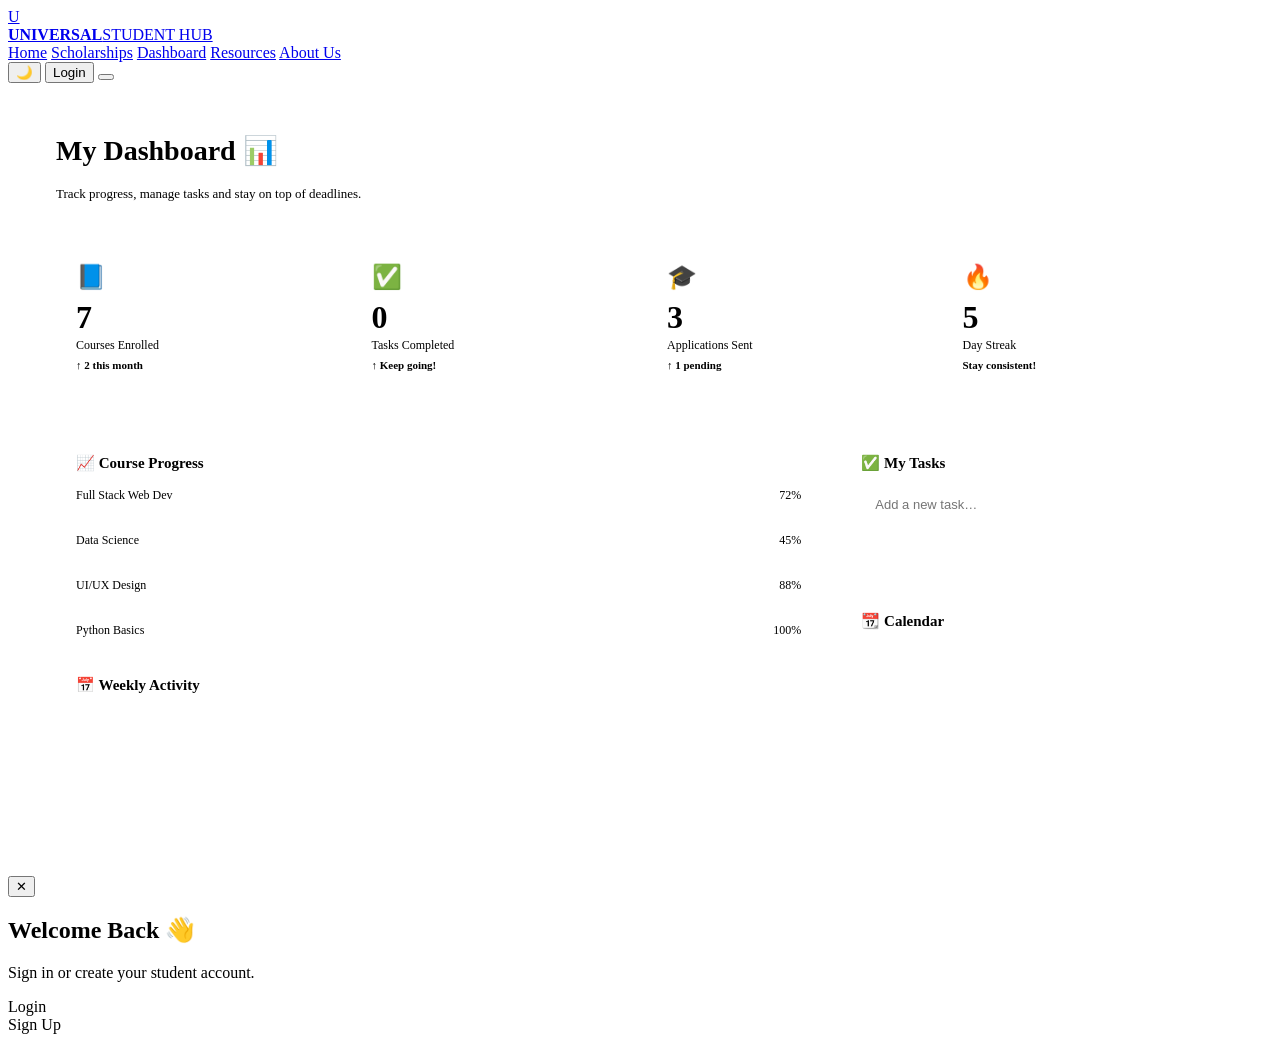
==== Dashboard.html @ 0abaac34 "added Exchange" ====
<!doctype html>
<html lang="en" data-theme="dark">
  <head>
    <meta charset="UTF-8" />
    <meta name="viewport" content="width=device-width, initial-scale=1.0" />
    <title>Universal Student Hub — Dashboard</title>
    <link rel="stylesheet" href="style.css" />
    <style>
      /* ── DASHBOARD-ONLY STYLES ── */

      .dash-wrap {
        padding: 32px 48px;
      }

      .dash-header {
        display: flex;
        justify-content: space-between;
        align-items: flex-start;
        margin-bottom: 28px;
      }
      .dash-header h1 {
        font-size: 28px;
        font-weight: 900;
        color: var(--txt);
      }
      .dash-header p {
        color: var(--muted);
        font-size: 13px;
        margin-top: 4px;
      }
      .dash-date {
        font-size: 13px;
        color: var(--muted);
        background: var(--bg-card);
        border: 1px solid var(--border);
        padding: 8px 16px;
        border-radius: 8px;
        white-space: nowrap;
      }

      /* Stats */
      .stats-row {
        display: grid;
        grid-template-columns: repeat(4, 1fr);
        gap: 14px;
        margin-bottom: 28px;
      }
      .stat-card {
        background: var(--bg-card);
        border: 1px solid var(--border);
        border-radius: 14px;
        padding: 20px;
        position: relative;
        overflow: hidden;
      }
      .stat-card::after {
        content: "";
        position: absolute;
        bottom: 0;
        left: 0;
        right: 0;
        height: 2px;
      }
      .s1::after {
        background: var(--accent);
      }
      .s2::after {
        background: var(--green);
      }
      .s3::after {
        background: var(--gold);
      }
      .s4::after {
        background: var(--purple);
      }
      .stat-icon {
        font-size: 24px;
        margin-bottom: 8px;
      }
      .stat-num {
        font-size: 32px;
        font-weight: 900;
        color: var(--txt);
      }
      .stat-lbl {
        font-size: 12px;
        color: var(--muted);
        margin-top: 2px;
      }
      .stat-delta {
        font-size: 11px;
        color: var(--green);
        margin-top: 6px;
        font-weight: 600;
      }

      /* Columns */
      .dash-cols {
        display: grid;
        grid-template-columns: 2fr 1fr;
        gap: 20px;
        margin-bottom: 28px;
      }
      .dash-box {
        background: var(--bg-card);
        border: 1px solid var(--border);
        border-radius: 14px;
        padding: 20px;
      }
      .dash-box h3 {
        font-size: 15px;
        font-weight: 700;
        color: var(--txt);
        margin-bottom: 16px;
      }
      .dash-side {
        display: flex;
        flex-direction: column;
        gap: 20px;
      }

      /* Progress Bars */
      .prog-item {
        margin-bottom: 16px;
      }
      .prog-label {
        display: flex;
        justify-content: space-between;
        font-size: 12px;
        color: var(--sub);
        margin-bottom: 6px;
      }
      .prog-bar {
        height: 8px;
        background: var(--border);
        border-radius: 99px;
        overflow: hidden;
      }
      .prog-fill {
        height: 100%;
        border-radius: 99px;
        transition: width 1s ease;
        width: 0;
      }

      /* Bar Chart */
      .bar-chart {
        display: flex;
        align-items: flex-end;
        gap: 8px;
        height: 90px;
        margin-top: 8px;
      }
      .bar-wrap {
        flex: 1;
        display: flex;
        flex-direction: column;
        align-items: center;
        gap: 4px;
      }
      .bar {
        width: 100%;
        border-radius: 6px 6px 0 0;
        transition: height 0.8s ease;
      }
      .bar-lbl,
      .bar-val {
        font-size: 10px;
        color: var(--muted);
      }
      .bar-val {
        color: var(--sub);
        font-weight: 600;
      }

      /* Tasks */
      .task-add {
        display: flex;
        gap: 8px;
        margin-bottom: 14px;
      }
      #task-input {
        flex: 1;
        background: rgba(255, 255, 255, 0.05);
        border: 1px solid var(--border);
        border-radius: 8px;
        padding: 9px 14px;
        color: var(--txt);
        font-size: 13px;
        outline: none;
        transition: border-color 0.2s;
      }
      #task-input:focus {
        border-color: var(--accent);
      }
      .btn-add-task {
        background: var(--accent);
        color: #fff;
        border: none;
        padding: 9px 16px;
        border-radius: 8px;
        cursor: pointer;
        font-weight: 700;
        font-size: 13px;
        white-space: nowrap;
        transition: opacity 0.2s;
      }
      .btn-add-task:hover {
        opacity: 0.85;
      }

      .task-list {
        list-style: none;
      }
      .task-item {
        display: flex;
        align-items: center;
        gap: 10px;
        padding: 10px 0;
        border-bottom: 1px solid var(--border);
        font-size: 13px;
        color: var(--txt);
      }
      .task-item:last-child {
        border-bottom: none;
      }
      .task-cb {
        width: 16px;
        height: 16px;
        border-radius: 4px;
        border: 2px solid var(--border);
        cursor: pointer;
        flex-shrink: 0;
        transition: all 0.2s;
        appearance: none;
        background: transparent;
      }
      .task-cb:checked {
        background: var(--green);
        border-color: var(--green);
      }
      .task-item.done span {
        text-decoration: line-through;
        color: var(--muted);
      }
      .task-del {
        margin-left: auto;
        background: none;
        border: none;
        color: var(--muted);
        cursor: pointer;
        font-size: 18px;
        line-height: 1;
        transition: color 0.2s;
      }
      .task-del:hover {
        color: var(--red);
      }

      /* Calendar */
      .cal-month-hdr {
        font-size: 13px;
        font-weight: 700;
        color: var(--txt);
        text-align: center;
        margin-bottom: 12px;
      }
      .cal-grid {
        display: grid;
        grid-template-columns: repeat(7, 1fr);
        gap: 4px;
        text-align: center;
      }
      .cal-hdr {
        font-size: 10px;
        font-weight: 700;
        color: var(--muted);
        padding: 4px 0;
      }
      .cal-day {
        font-size: 12px;
        padding: 6px 0;
        border-radius: 6px;
        cursor: pointer;
        transition: background 0.15s;
        color: var(--sub);
      }
      .cal-day:hover {
        background: rgba(59, 130, 246, 0.15);
        color: var(--accent);
      }
      .cal-day.today {
        background: var(--accent);
        color: #fff;
        font-weight: 700;
      }
      .cal-day.has-event {
        position: relative;
      }
      .cal-day.has-event::after {
        content: "";
        position: absolute;
        bottom: 2px;
        left: 50%;
        transform: translateX(-50%);
        width: 4px;
        height: 4px;
        border-radius: 50%;
        background: var(--gold);
      }
      .cal-day.empty {
        pointer-events: none;
        color: transparent;
      }

      @media (max-width: 900px) {
        .stats-row {
          grid-template-columns: repeat(2, 1fr);
        }
        .dash-cols {
          grid-template-columns: 1fr;
        }
        .dash-wrap {
          padding: 24px;
        }
      }
      @media (max-width: 600px) {
        .stats-row {
          grid-template-columns: repeat(2, 1fr);
        }
        .dash-header {
          flex-direction: column;
          gap: 12px;
        }
      }
    </style>
  </head>
  <body>
    <!-- NAV -->
    <nav>
      <a class="logo" href="index.html">
        <div class="logo-icon">U</div>
        <div class="logo-text">
          <strong>UNIVERSAL</strong><span>STUDENT HUB</span>
        </div>
      </a>
      <div class="nav-links" id="nav-links">
        <a class="nav-btn" data-page="index.html" href="index.html">Home</a>
        <a
          class="nav-btn"
          data-page="scholarships.html"
          href="scholarships.html"
          >Scholarships</a
        >
        <a class="nav-btn" data-page="dashboard.html" href="dashboard.html"
          >Dashboard</a
        >
        <a
          class="nav-btn"
          href="#"
          onclick="toast('Resources — coming soon 🚀', '#7c3aed')"
          >Resources</a
        >
        <a
          class="nav-btn"
          href="#"
          onclick="toast('About Us — coming soon 📖', '#7c3aed')"
          >About Us</a
        >
      </div>
      <div class="nav-right">
        <button id="theme-toggle">🌙</button>
        <button class="btn-login" id="open-login">Login</button>
        <button class="hamburger" id="hamburger">
          <span></span><span></span><span></span>
        </button>
      </div>
    </nav>

    <!-- DASHBOARD -->
    <div class="dash-wrap">
      <div class="dash-header">
        <div>
          <h1>My Dashboard 📊</h1>
          <p>Track progress, manage tasks and stay on top of deadlines.</p>
        </div>
        <div class="dash-date" id="dash-date"></div>
      </div>

      <!-- STATS -->
      <div class="stats-row">
        <div class="stat-card s1">
          <div class="stat-icon">📘</div>
          <div class="stat-num">7</div>
          <div class="stat-lbl">Courses Enrolled</div>
          <div class="stat-delta">↑ 2 this month</div>
        </div>
        <div class="stat-card s2">
          <div class="stat-icon">✅</div>
          <div class="stat-num" id="sc-done">0</div>
          <div class="stat-lbl">Tasks Completed</div>
          <div class="stat-delta">↑ Keep going!</div>
        </div>
        <div class="stat-card s3">
          <div class="stat-icon">🎓</div>
          <div class="stat-num">3</div>
          <div class="stat-lbl">Applications Sent</div>
          <div class="stat-delta">↑ 1 pending</div>
        </div>
        <div class="stat-card s4">
          <div class="stat-icon">🔥</div>
          <div class="stat-num">5</div>
          <div class="stat-lbl">Day Streak</div>
          <div class="stat-delta">Stay consistent!</div>
        </div>
      </div>

      <!-- COLUMNS -->
      <div class="dash-cols">
        <!-- Left: Progress + Chart -->
        <div class="dash-box">
          <h3>📈 Course Progress</h3>
          <div class="prog-item">
            <div class="prog-label">
              <span>Full Stack Web Dev</span><span>72%</span>
            </div>
            <div class="prog-bar">
              <div
                class="prog-fill"
                data-w="72"
                style="background: var(--accent)"
              ></div>
            </div>
          </div>
          <div class="prog-item">
            <div class="prog-label">
              <span>Data Science</span><span>45%</span>
            </div>
            <div class="prog-bar">
              <div
                class="prog-fill"
                data-w="45"
                style="background: var(--green)"
              ></div>
            </div>
          </div>
          <div class="prog-item">
            <div class="prog-label">
              <span>UI/UX Design</span><span>88%</span>
            </div>
            <div class="prog-bar">
              <div
                class="prog-fill"
                data-w="88"
                style="background: var(--purple)"
              ></div>
            </div>
          </div>
          <div class="prog-item">
            <div class="prog-label">
              <span>Python Basics</span><span>100%</span>
            </div>
            <div class="prog-bar">
              <div
                class="prog-fill"
                data-w="100"
                style="background: var(--gold)"
              ></div>
            </div>
          </div>

          <h3 style="margin-top: 24px; margin-bottom: 12px">
            📅 Weekly Activity
          </h3>
          <div class="bar-chart" id="bar-chart"></div>
        </div>

        <!-- Right: Tasks + Calendar -->
        <div class="dash-side">
          <div class="dash-box">
            <h3>✅ My Tasks</h3>
            <div class="task-add">
              <input id="task-input" placeholder="Add a new task…" />
              <button class="btn-add-task" onclick="addTask()">+ Add</button>
            </div>
            <ul class="task-list" id="task-list"></ul>
          </div>

          <div class="dash-box">
            <h3>📆 Calendar</h3>
            <div class="cal-month-hdr" id="cal-month"></div>
            <div class="cal-grid" id="cal-grid"></div>
          </div>
        </div>
      </div>
    </div>

    <!-- MODAL -->
    <div class="modal-overlay" id="modal-overlay">
      <div class="modal">
        <button class="modal-close" id="modal-close">✕</button>
        <h2>Welcome Back 👋</h2>
        <p>Sign in or create your student account.</p>
        <div class="modal-tabs">
          <div class="modal-tab active" onclick="activateTab('login')">
            Login
          </div>
          <div class="modal-tab" onclick="activateTab('signup')">Sign Up</div>
        </div>
        <div id="modal-body"></div>
      </div>
    </div>
    <div id="toast"></div>

    <script src="main.js"></script>
    <script src="dashboard.js"></script>
  </body>
</html>
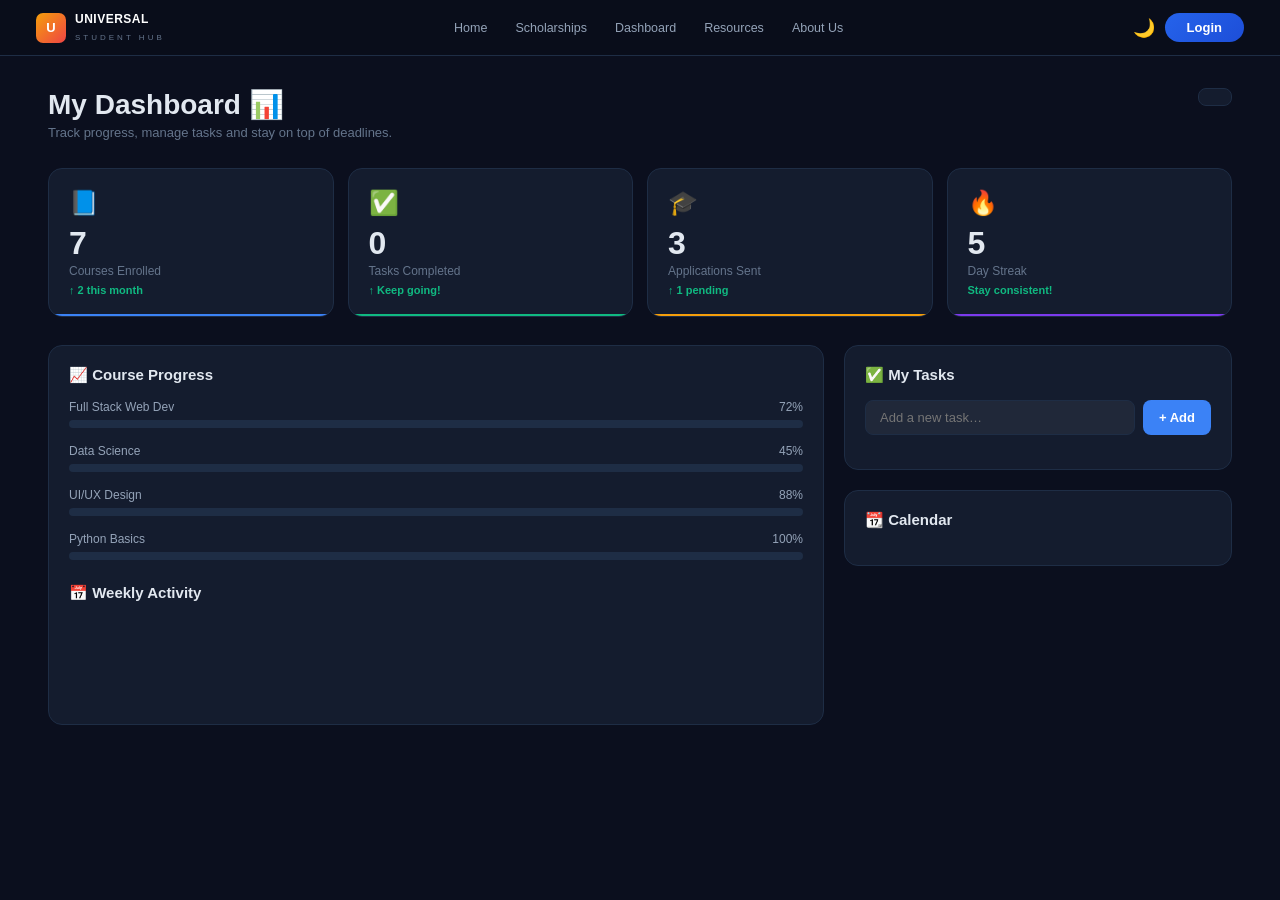
==== commit 0193dd8a: "small change" ====
--- a/Dashboard.html
+++ b/Dashboard.html
@@ -4,7 +4,7 @@
     <meta charset="UTF-8" />
     <meta name="viewport" content="width=device-width, initial-scale=1.0" />
     <title>Universal Student Hub — Dashboard</title>
-    <link rel="stylesheet" href="style.css" />
+    <link rel="stylesheet" href="Style.css" />
     <style>
       /* ── DASHBOARD-ONLY STYLES ── */
 
--- a/Style.css
+++ b/Style.css
@@ -0,0 +1,535 @@
+/* ═══════════════════════════════════════
+   UNIVERSAL STUDENT HUB — style.css
+   Shared styles across all pages
+═══════════════════════════════════════ */
+
+/* ── VARIABLES ── */
+:root {
+  --bg: #0b0f1e;
+  --bg-nav: #090d1a;
+  --bg-card: #141c2e;
+  --border: #1e2d45;
+  --txt: #e2e8f0;
+  --muted: #64748b;
+  --sub: #94a3b8;
+  --accent: #3b82f6;
+  --gold: #f59e0b;
+  --green: #10b981;
+  --purple: #7c3aed;
+  --red: #ef4444;
+}
+[data-theme="light"] {
+  --bg: #f0f4f8;
+  --bg-nav: #ffffff;
+  --bg-card: #ffffff;
+  --border: #cbd5e1;
+  --txt: #0f172a;
+  --muted: #64748b;
+  --sub: #475569;
+  --accent: #2563eb;
+}
+
+/* ── RESET ── */
+* {
+  box-sizing: border-box;
+  margin: 0;
+  padding: 0;
+}
+body {
+  font-family: "Trebuchet MS", sans-serif;
+  background: var(--bg);
+  color: var(--txt);
+  min-height: 100vh;
+  transition:
+    background 0.3s,
+    color 0.3s;
+}
+
+/* ══════════════════════════════════════
+   NAV
+══════════════════════════════════════ */
+nav {
+  background: var(--bg-nav);
+  border-bottom: 1px solid var(--border);
+  display: flex;
+  align-items: center;
+  justify-content: space-between;
+  padding: 0 36px;
+  height: 56px;
+  position: sticky;
+  top: 0;
+  z-index: 300;
+  transition: background 0.3s;
+}
+.logo {
+  display: flex;
+  align-items: center;
+  gap: 9px;
+  cursor: pointer;
+  text-decoration: none;
+}
+.logo-icon {
+  width: 30px;
+  height: 30px;
+  background: linear-gradient(135deg, #f59e0b, #ef4444);
+  border-radius: 7px;
+  display: flex;
+  align-items: center;
+  justify-content: center;
+  font-weight: 900;
+  font-size: 13px;
+  color: #fff;
+}
+.logo-text strong {
+  font-size: 12px;
+  color: #fff;
+  letter-spacing: 0.5px;
+  display: block;
+}
+.logo-text span {
+  font-size: 8px;
+  color: var(--muted);
+  letter-spacing: 3px;
+}
+
+.nav-links {
+  display: flex;
+  gap: 2px;
+}
+.nav-btn {
+  background: transparent;
+  color: var(--sub);
+  border: none;
+  padding: 6px 13px;
+  border-radius: 6px;
+  cursor: pointer;
+  font-size: 12.5px;
+  font-weight: 400;
+  text-decoration: none;
+  display: inline-block;
+  transition:
+    background 0.2s,
+    color 0.2s;
+}
+.nav-btn:hover {
+  background: rgba(59, 130, 246, 0.1);
+  color: var(--accent);
+}
+.nav-btn.active {
+  background: rgba(37, 99, 235, 0.18);
+  color: var(--accent);
+  font-weight: 600;
+}
+
+.nav-right {
+  display: flex;
+  align-items: center;
+  gap: 10px;
+}
+#theme-toggle {
+  font-size: 18px;
+  cursor: pointer;
+  background: none;
+  border: none;
+  transition: transform 0.3s;
+}
+#theme-toggle:hover {
+  transform: rotate(20deg);
+}
+.btn-login {
+  background: linear-gradient(135deg, #2563eb, #1d4ed8);
+  color: #fff;
+  border: none;
+  padding: 7px 22px;
+  border-radius: 20px;
+  cursor: pointer;
+  font-size: 13px;
+  font-weight: 700;
+  transition:
+    opacity 0.2s,
+    transform 0.1s;
+}
+.btn-login:hover {
+  opacity: 0.88;
+  transform: translateY(-1px);
+}
+
+.hamburger {
+  display: none;
+  flex-direction: column;
+  gap: 5px;
+  cursor: pointer;
+  background: none;
+  border: none;
+  padding: 4px;
+}
+.hamburger span {
+  width: 22px;
+  height: 2px;
+  background: var(--txt);
+  border-radius: 2px;
+  transition: all 0.3s;
+}
+
+/* ══════════════════════════════════════
+   SHARED COMPONENTS
+══════════════════════════════════════ */
+
+/* Badge */
+.badge {
+  font-size: 10px;
+  font-weight: 700;
+  padding: 2px 9px;
+  border-radius: 20px;
+  display: inline-block;
+  letter-spacing: 0.4px;
+}
+.bg {
+  background: rgba(16, 185, 129, 0.13);
+  color: #10b981;
+}
+.bp {
+  background: rgba(124, 58, 237, 0.13);
+  color: #7c3aed;
+}
+.bb {
+  background: rgba(37, 99, 235, 0.13);
+  color: #2563eb;
+}
+.br {
+  background: rgba(245, 158, 11, 0.13);
+  color: #f59e0b;
+}
+
+/* Toast */
+#toast {
+  position: fixed;
+  bottom: 24px;
+  right: 24px;
+  color: #fff;
+  padding: 12px 20px;
+  border-radius: 10px;
+  font-size: 13px;
+  font-weight: 600;
+  z-index: 2000;
+  opacity: 0;
+  transform: translateY(8px);
+  transition:
+    opacity 0.3s,
+    transform 0.3s;
+  pointer-events: none;
+}
+#toast.show {
+  opacity: 1;
+  transform: translateY(0);
+}
+
+/* Modal */
+.modal-overlay {
+  display: none;
+  position: fixed;
+  inset: 0;
+  background: rgba(0, 0, 0, 0.65);
+  z-index: 1000;
+  align-items: center;
+  justify-content: center;
+}
+.modal-overlay.open {
+  display: flex;
+  animation: fadeIn 0.2s;
+}
+.modal {
+  background: var(--bg-card);
+  border: 1px solid var(--border);
+  border-radius: 16px;
+  padding: 36px 32px;
+  width: 100%;
+  max-width: 380px;
+  position: relative;
+  animation: slideUp 0.25s ease;
+}
+.modal h2 {
+  font-size: 20px;
+  font-weight: 800;
+  margin-bottom: 6px;
+}
+.modal > p {
+  color: var(--muted);
+  font-size: 13px;
+  margin-bottom: 22px;
+}
+.modal label {
+  font-size: 12px;
+  font-weight: 600;
+  color: var(--sub);
+  display: block;
+  margin-bottom: 4px;
+}
+.modal input {
+  width: 100%;
+  background: rgba(255, 255, 255, 0.06);
+  border: 1px solid var(--border);
+  border-radius: 8px;
+  padding: 10px 14px;
+  color: var(--txt);
+  font-size: 13px;
+  outline: none;
+  margin-bottom: 14px;
+  transition: border-color 0.2s;
+}
+.modal input:focus {
+  border-color: var(--accent);
+}
+.btn-submit {
+  width: 100%;
+  background: linear-gradient(135deg, #2563eb, #1d4ed8);
+  color: #fff;
+  border: none;
+  padding: 12px;
+  border-radius: 10px;
+  font-weight: 700;
+  font-size: 14px;
+  cursor: pointer;
+  transition: opacity 0.2s;
+}
+.btn-submit:hover {
+  opacity: 0.85;
+}
+.modal-close {
+  position: absolute;
+  top: 12px;
+  right: 16px;
+  background: none;
+  border: none;
+  color: var(--muted);
+  font-size: 20px;
+  cursor: pointer;
+  line-height: 1;
+}
+.modal-close:hover {
+  color: var(--txt);
+}
+.modal-tabs {
+  display: flex;
+  margin-bottom: 22px;
+  border-bottom: 1px solid var(--border);
+}
+.modal-tab {
+  flex: 1;
+  text-align: center;
+  padding: 10px;
+  cursor: pointer;
+  font-size: 13px;
+  font-weight: 600;
+  color: var(--muted);
+  border-bottom: 2px solid transparent;
+  transition: all 0.2s;
+}
+.modal-tab.active {
+  color: var(--accent);
+  border-bottom-color: var(--accent);
+}
+
+/* Page Hero (Scholarships / Dashboard) */
+.page-hero {
+  padding: 48px 48px 32px;
+  background: linear-gradient(120deg, #070d1c, #0c1a3a 60%, #070d1c);
+}
+.page-hero h1 {
+  font-size: 38px;
+  font-weight: 900;
+  color: #fff;
+  margin-bottom: 8px;
+}
+.page-hero p {
+  color: var(--sub);
+  font-size: 14px;
+  max-width: 520px;
+  line-height: 1.7;
+}
+
+/* Footer */
+footer {
+  background: #05080f;
+  border-top: 1px solid var(--border);
+  padding: 28px 48px;
+}
+.footer-grid {
+  display: grid;
+  grid-template-columns: 2fr 1fr 1fr 1.5fr;
+  gap: 28px;
+  margin-bottom: 20px;
+}
+.footer-logo {
+  display: flex;
+  align-items: center;
+  gap: 9px;
+  margin-bottom: 10px;
+}
+.fi {
+  width: 28px;
+  height: 28px;
+  background: linear-gradient(135deg, #f59e0b, #ef4444);
+  border-radius: 6px;
+  display: flex;
+  align-items: center;
+  justify-content: center;
+  font-weight: 900;
+  font-size: 12px;
+  color: #fff;
+}
+.fb {
+  font-weight: 800;
+  font-size: 11px;
+  color: #fff;
+}
+.fb span {
+  font-size: 8px;
+  color: var(--muted);
+  letter-spacing: 2px;
+}
+footer p {
+  color: var(--muted);
+  font-size: 12px;
+  max-width: 240px;
+  line-height: 1.7;
+}
+.socials {
+  display: flex;
+  gap: 7px;
+  margin-top: 10px;
+}
+.soc {
+  width: 26px;
+  height: 26px;
+  background: rgba(255, 255, 255, 0.07);
+  border-radius: 6px;
+  display: flex;
+  align-items: center;
+  justify-content: center;
+  font-size: 10px;
+  color: var(--sub);
+  cursor: pointer;
+  transition:
+    background 0.2s,
+    color 0.2s;
+}
+.soc:hover {
+  background: var(--accent);
+  color: #fff;
+}
+.footer-col h4 {
+  font-weight: 700;
+  font-size: 13px;
+  color: #fff;
+  margin-bottom: 10px;
+}
+.fl {
+  color: var(--muted);
+  font-size: 12.5px;
+  margin-bottom: 7px;
+  cursor: pointer;
+  transition: color 0.2s;
+}
+.fl:hover {
+  color: var(--accent);
+}
+.footer-bottom {
+  border-top: 1px solid var(--border);
+  padding-top: 14px;
+  text-align: center;
+  color: var(--muted);
+  font-size: 12px;
+}
+
+/* Animations */
+@keyframes fadeIn {
+  from {
+    opacity: 0;
+  }
+  to {
+    opacity: 1;
+  }
+}
+@keyframes slideUp {
+  from {
+    transform: translateY(20px);
+    opacity: 0;
+  }
+  to {
+    transform: translateY(0);
+    opacity: 1;
+  }
+}
+@keyframes fadeUp {
+  from {
+    opacity: 0;
+    transform: translateY(16px);
+  }
+  to {
+    opacity: 1;
+    transform: translateY(0);
+  }
+}
+@keyframes float {
+  0%,
+  100% {
+    transform: translateY(0);
+  }
+  50% {
+    transform: translateY(-10px);
+  }
+}
+@keyframes pulse {
+  0%,
+  100% {
+    opacity: 0.6;
+  }
+  50% {
+    opacity: 1;
+  }
+}
+
+/* ══════════════════════════════════════
+   RESPONSIVE
+══════════════════════════════════════ */
+@media (max-width: 900px) {
+  .footer-grid {
+    grid-template-columns: 1fr 1fr;
+  }
+  .page-hero {
+    padding: 36px 24px 24px;
+  }
+  .page-hero h1 {
+    font-size: 28px;
+  }
+}
+@media (max-width: 600px) {
+  nav {
+    padding: 0 16px;
+  }
+  .nav-links {
+    display: none;
+    flex-direction: column;
+    position: absolute;
+    top: 56px;
+    left: 0;
+    right: 0;
+    background: var(--bg-nav);
+    border-bottom: 1px solid var(--border);
+    padding: 10px 16px;
+    z-index: 299;
+  }
+  .nav-links.open {
+    display: flex;
+  }
+  .hamburger {
+    display: flex;
+  }
+  footer {
+    padding: 24px 16px;
+  }
+  .footer-grid {
+    grid-template-columns: 1fr;
+  }
+}
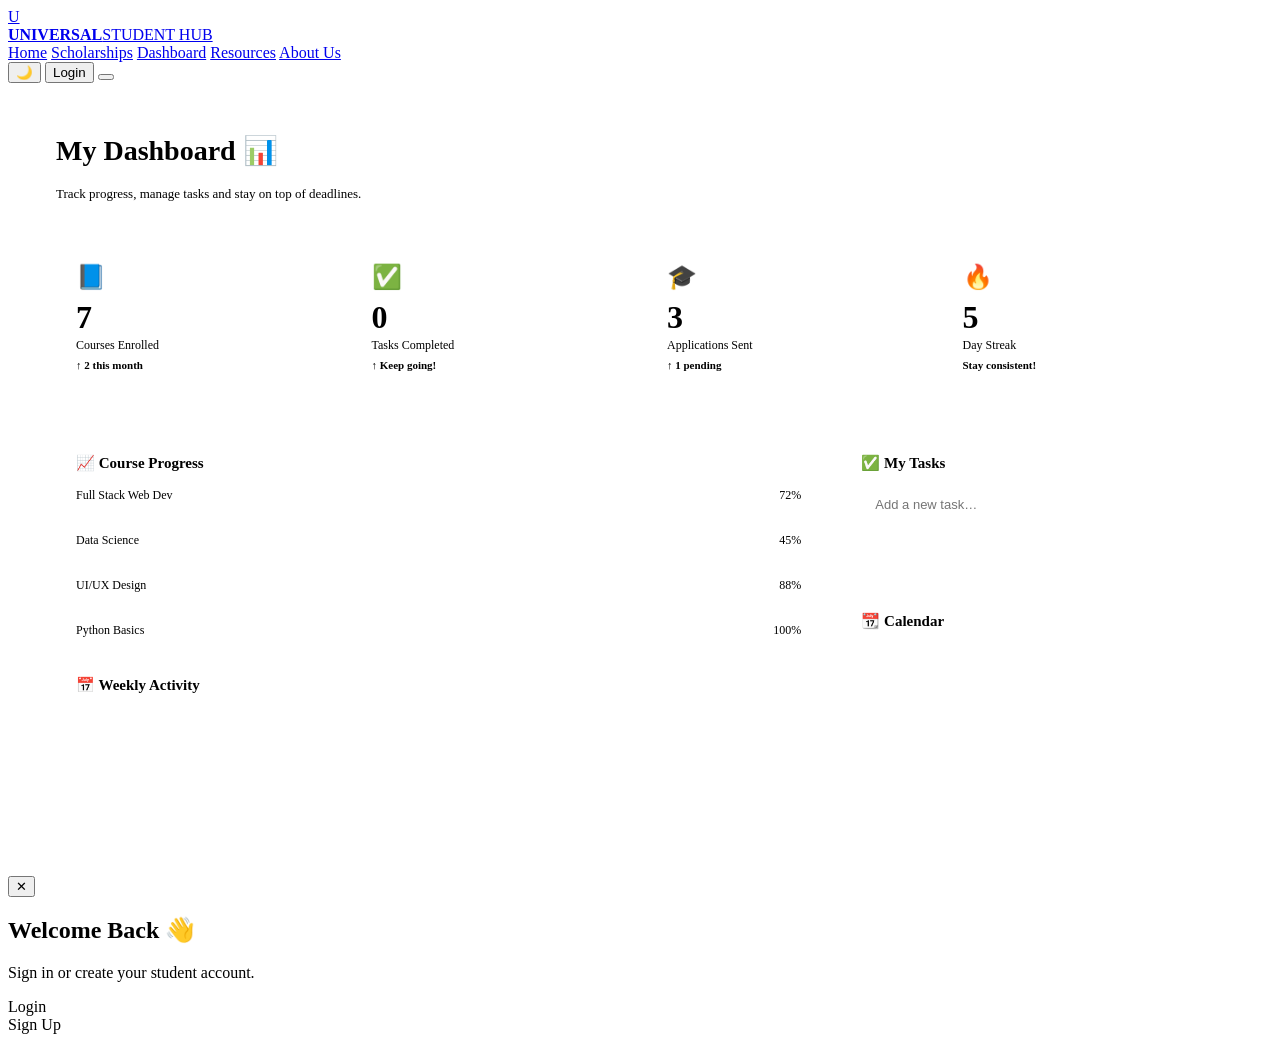
==== commit b5d4bae3: "rename" ====
--- a/Dashboard.html
+++ b/Dashboard.html
@@ -4,7 +4,7 @@
     <meta charset="UTF-8" />
     <meta name="viewport" content="width=device-width, initial-scale=1.0" />
     <title>Universal Student Hub — Dashboard</title>
-    <link rel="stylesheet" href="Style.css" />
+    <link rel="stylesheet" href="style.css" />
     <style>
       /* ── DASHBOARD-ONLY STYLES ── */
 
